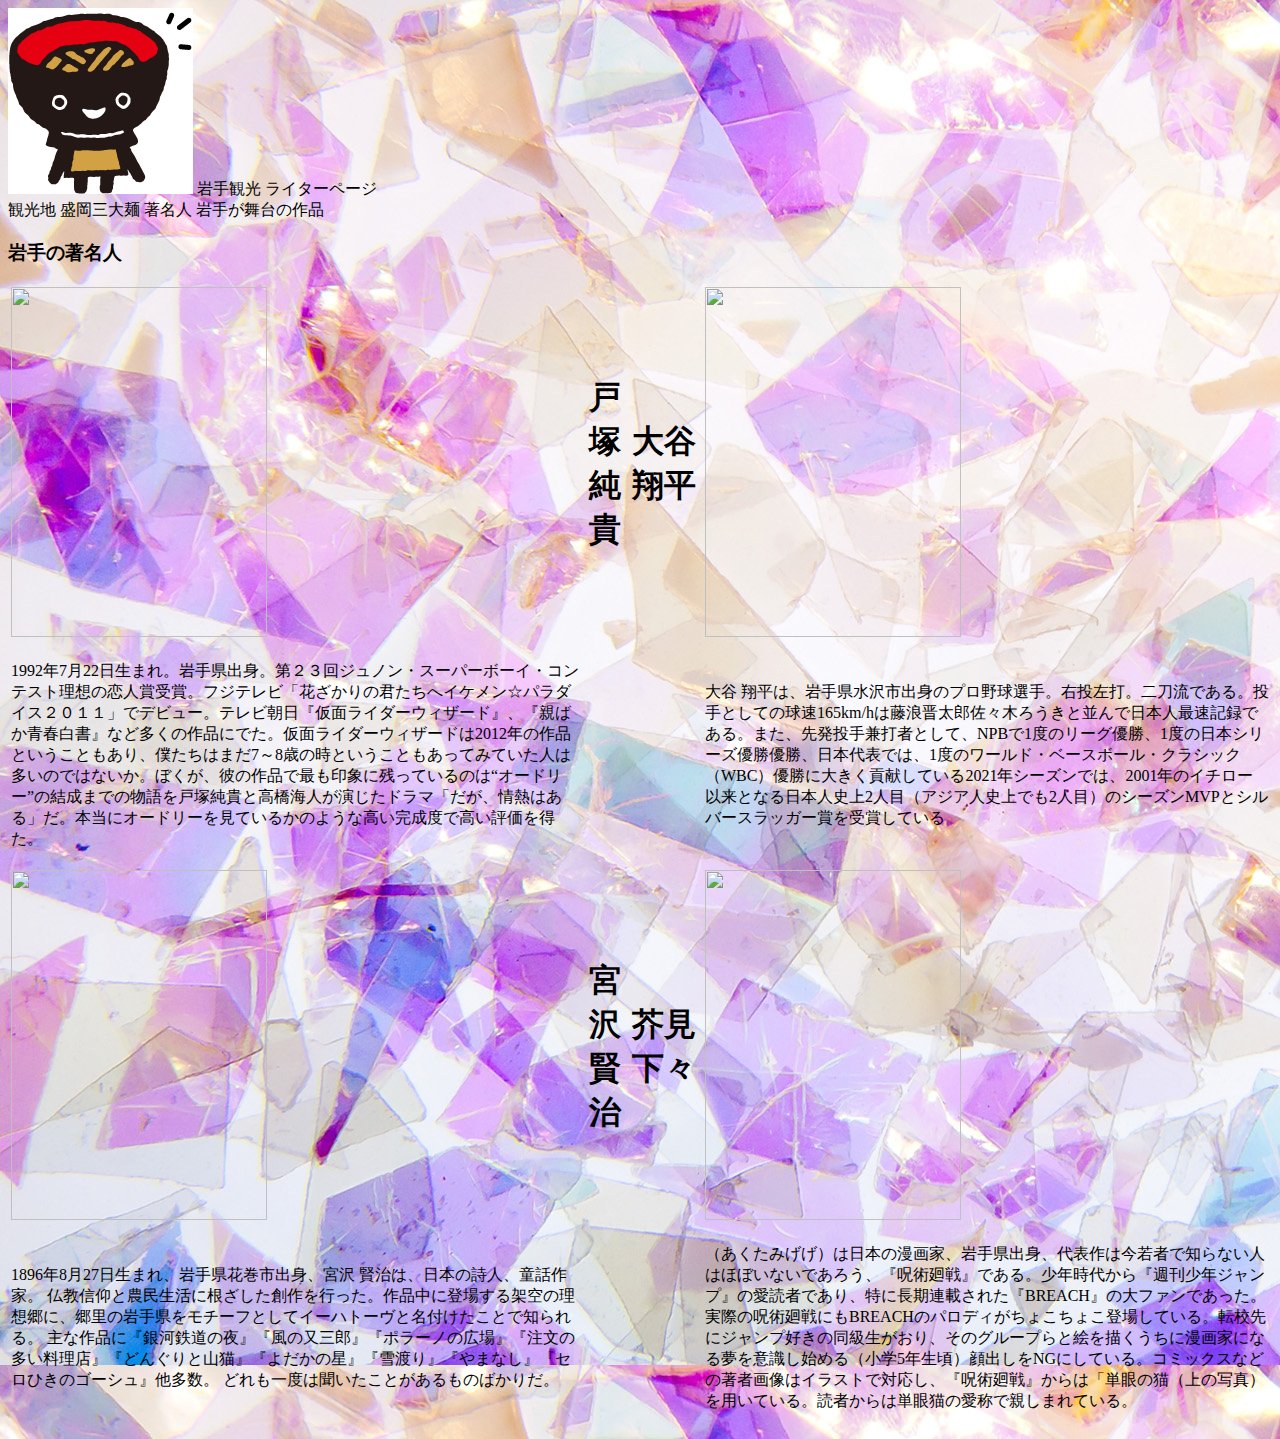
==== jinn.html @ 57aa1f16 "著名人ページの作成" ====
<!DOCTYPE html>
<html lang="en">

<head>
    <meta charset="UTF-8">
    <meta name="viewport" content="width=device-width, initial-scale=1.0">
    <link rel="icon" href="img/favicon (1).ico">
    <link rel="preconnect" href="https://fonts.googleapis.com">
    <link rel="stylesheet" href="index-style.css">
    <title>岩手観光</title>
</head>

<body>
    <header>
        <div class="head">
            <div class="titlea">
                <img class="titleimg" src="img/わんこ兄弟.png" alt="わんこ兄弟">
                <a class="kanko" href="index.html">岩手観光</a>
                <a class="raiter" href="index.html">ライターページ</a>
            </div>
            <div class="titleb">
                <a class="kankoti" href="kankoti.html">観光地</a>
                <a class="men" href="men.html">盛岡三大麺</a>
                <a class="cyomei" href="jinn.html">著名人</a>
                <a class="movie" href="movie.html">岩手が舞台の作品</a>
            </div>
        </div>
    </header>
    <h3>岩手の著名人</h3>
    <table border="0">
        <tr class="jyunnki">
            <td><img src="img/ダウンロード (4).jpg" width="256" height="350">

            </td>
            <td>
                <h1 class="yoko">戸塚純貴</h1>
            </td>
            <td>
                <h1 class="yoko">大谷翔平</h1>
            </td>
            <td><img src="img/83f9fc3173e2153a0041dee284a057c5_1.jpg" width="256" height="350">
            </td>
        </tr>
        <tr>
            <td class="setumei">
                <p>1992年7月22日生まれ。岩手県出身。第２３回ジュノン・スーパーボーイ・コンテスト理想の恋人賞受賞。フジテレビ「花ざかりの君たちへイケメン☆パラダイス２０１１」でデビュー。テレビ朝日『仮面ライダーウィザード』、『親ばか青春白書』など多くの作品にでた。仮面ライダーウィザードは2012年の作品ということもあり、僕たちはまだ7～8歳の時ということもあってみていた人は多いのではないか。ぼくが、彼の作品で最も印象に残っているのは“オードリー”の結成までの物語を戸塚純貴と高橋海人が演じたドラマ「だが、情熱はある」だ。本当にオードリーを見ているかのような高い完成度で高い評価を得た。
                </p>
            </td>
            <td></td>
            <td></td>
            <td class="setumei">
                <p> 大谷
                    翔平は、岩手県水沢市出身のプロ野球選手。右投左打。二刀流である。投手としての球速165km/hは藤浪晋太郎佐々木ろうきと並んで日本人最速記録である。また、先発投手兼打者として、NPBで1度のリーグ優勝、1度の日本シリーズ優勝優勝、日本代表では、1度のワールド・ベースボール・クラシック（WBC）優勝に大きく貢献している2021年シーズンでは、2001年のイチロー以来となる日本人史上2人目（アジア人史上でも2人目）のシーズンMVPとシルバースラッガー賞を受賞している
                </p>
            </td>
        </tr>
        <tr>
            <td><img src="img/81306024019053.jpg" width="256" height="350">

            </td>
            <td>
                <h1 class="yoko">宮沢賢治</h1>
            </td>
            <td>
                <h1 class="yoko">芥見下々</h1>
            </td>
            <td><img src="img/3807e37c-6cb5-4c97-9d82-c0f677b668dd.webp" width="256" height="350">
            </td>
        </tr>
        <tr>
            <td class="setumei">
                <p>1896年8月27日生まれ、岩手県花巻市出身、宮沢 賢治は、日本の詩人、童話作家。
                    仏教信仰と農民生活に根ざした創作を行った。作品中に登場する架空の理想郷に、郷里の岩手県をモチーフとしてイーハトーヴと名付けたことで知られる。
                    主な作品に『銀河鉄道の夜』『風の又三郎』『ポラーノの広場』『注文の多い料理店』『どんぐりと山猫』『よだかの星』『雪渡り』『やまなし』『セロひきのゴーシュ』他多数。
                    どれも一度は聞いたことがあるものばかりだ。</p>
            </td>
            <td></td>
            <td></td>
            <td class="setumei">
                <p>（あくたみげげ）は日本の漫画家、岩手県出身、代表作は今若者で知らない人はほぼいないであろう、『呪術廻戦』である。少年時代から『週刊少年ジャンプ』の愛読者であり、特に長期連載された『BREACH』の大ファンであった。実際の呪術廻戦にもBREACHのパロディがちょこちょこ登場している。転校先にジャンプ好きの同級生がおり、そのグループらと絵を描くうちに漫画家になる夢を意識し始める（小学5年生頃）顔出しをNGにしている。コミックスなどの著者画像はイラストで対応し、『呪術廻戦』からは「単眼の猫（上の写真）を用いている。読者からは単眼猫の愛称で親しまれている。
                </p>
            </td>
        </tr>
    </table>

</body>

</html>
---- index-style.css ----
body{
    background-image: url(img/index背景.png);
    font-family: 'Noto Serif JP', serif;
}

.indexcarousel{
    width: 1000px;
    margin: 100px auto;
}

.writersyoukai{
   color: rgba(0, 0, 0, 1);
   background: rgba(173, 255, 0, 1);
   font-size: 32px;
   text-align: center;
   line-height: 74px;
   width: 30%;
}

.writersyoukai2{
    width: 1000px;
    height: 74px;
    margin: 100px auto;
}

.flex{
    display: flex;
    justify-content:space-evenly;
    margin-top: 50px;
    margin-bottom: 100px;
}

.writer-box{
    width: 300px;
    height: 300px;
    padding-top: 30px;
    text-align: center;
}

.white{
    background-color: #ffffff;
}

.gray{
    background-color: #D1D7DD;
}

.writer-img{
    width: 230px;
    height: 190px;
}

.name{
    font-size: 32px;
}

a{
    text-decoration: none;
    color: black;
}
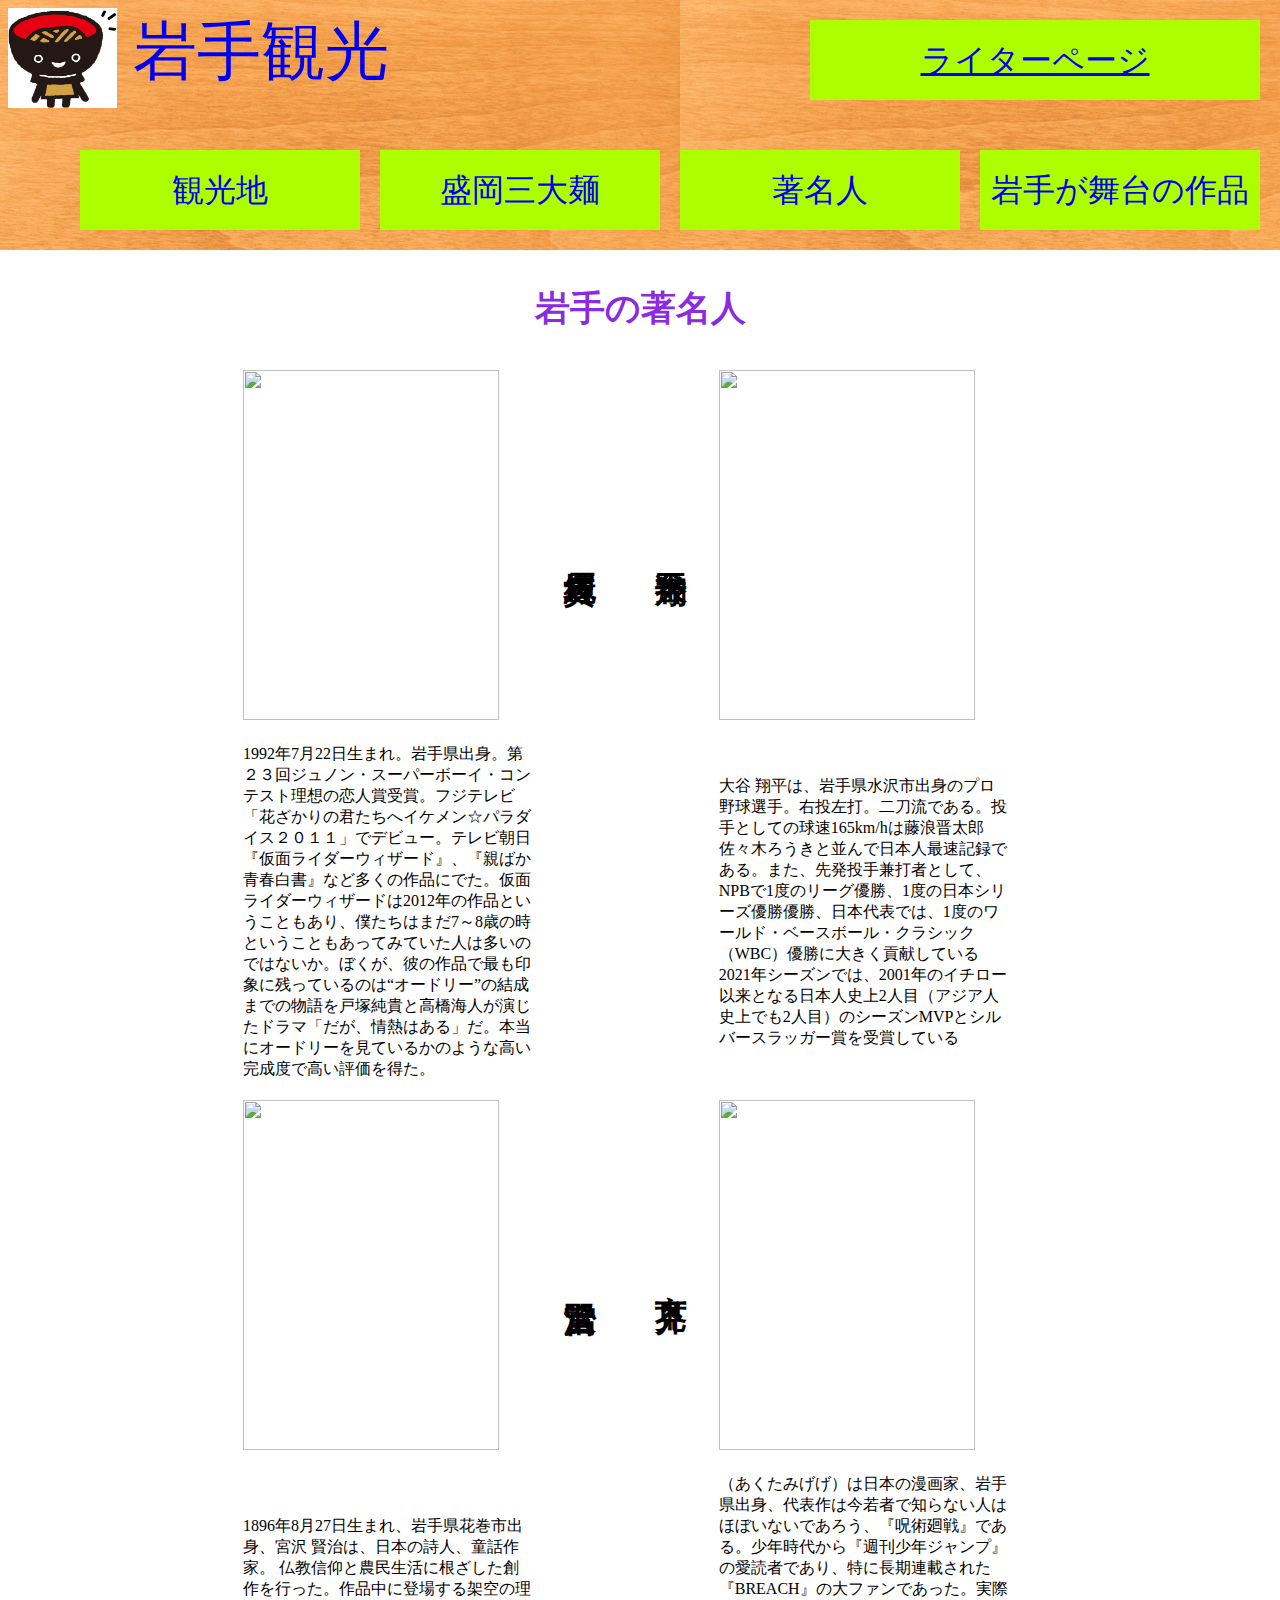
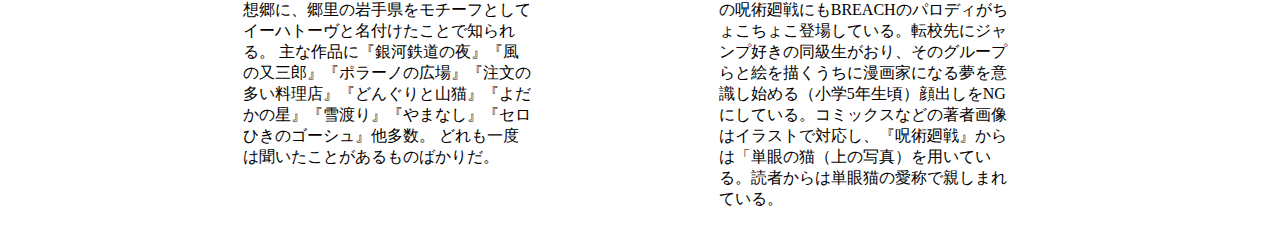
==== commit d286ad8e: "リンク先の変更" ====
--- a/jinn.html
+++ b/jinn.html
@@ -6,7 +6,8 @@
     <meta name="viewport" content="width=device-width, initial-scale=1.0">
     <link rel="icon" href="img/favicon (1).ico">
     <link rel="preconnect" href="https://fonts.googleapis.com">
-    <link rel="stylesheet" href="index-style.css">
+    <link rel="stylesheet" href="jinn-style.css">
+    <link rel="stylesheet" href="all-style.css">
     <title>岩手観光</title>
 </head>
 
--- a/jinn-style.css
+++ b/jinn-style.css
@@ -0,0 +1,119 @@
+@charset "usf-8";
+.titlea{
+    display: flex;
+}
+
+.titleb{
+    display: flex;
+}
+
+.head{
+    background-image: url(img/ヘッダー背景.jpg);
+    width: 1280px;
+    height: 250px;
+}
+
+.titleimg{
+    width: 109px;
+    height: 100px;
+    padding: 8px;
+}
+
+.kanko{
+    width: 320px;
+    height: 80px;
+    font-size: 64px;
+    padding: 8px;
+}
+
+.raiter{
+    width: 450px;
+    height: 80px;
+    left: 810px;
+    top: 20px;
+    background-color: #adff00;
+    position: absolute;
+
+    font-size: 32px;
+    line-height: 80px;
+    text-align: center;
+}
+
+.kankoti{
+    position: absolute;
+    left: 80px;
+    top: 150px;
+    width: 280px;
+    height: 80px;
+    background-color: #adff00;
+
+    font-size: 32px;
+    line-height: 80px;
+    text-align: center;
+}
+
+.men{
+    position: absolute;
+    left: 380px;
+    top: 150px;
+    width: 280px;
+    height: 80px;
+    background-color: #adff00;
+
+    font-size: 32px;
+    line-height: 80px;
+    text-align: center;
+}
+
+.cyomei{
+    position: absolute;
+    left: 680px;
+    top: 150px;
+    width: 280px;
+    height: 80px;
+    background-color: #adff00;
+
+    font-size: 32px;
+    line-height: 80px;
+    text-align: center;
+}
+
+.movie{
+    position: absolute;
+    left: 980px;
+    top: 150px;
+    width: 280px;
+    height: 80px;
+    background-color: #adff00;
+
+    font-size: 32px;
+    line-height: 80px;
+    text-align: center;
+}
+body{
+    font-family: Noto Serif JP;
+}
+td{
+    /*width: 300%;*/
+}
+.yoko{
+    -ms-writing-mode: tb-rl;
+    writing-mode: vertical-rl;
+}
+p{
+    width: 290px;
+}
+.setumei{
+    margin: auto;
+}
+.jyunnki{
+    margin-left: 300px;
+}
+h3{
+    text-align: center;
+    font-size: 35px;
+    color: blueviolet;
+}
+table{
+    margin-left: 240px;
+}--- a/all-style.css
+++ b/all-style.css
@@ -0,0 +1,103 @@
+.titlea{
+    display: flex;
+}
+
+.titleb{
+    display: flex;
+}
+
+.head{
+    background-image: url(img/ヘッダー背景.jpg);
+    width: 1280px;
+    height: 250px;    
+}
+
+.titleimg{
+    width: 109px;
+    height: 100px;
+    padding: 8px;
+}
+
+.kanko{
+    width: 320px;
+    height: 80px;
+    font-size: 64px;
+    padding: 8px;
+    text-decoration: none;
+}
+
+.writer{
+    width: 450px;
+    height: 80px;
+    left: 810px;
+    top: 20px;
+    background-color: #adff00;
+    position: absolute;
+
+    font-size: 32px;
+    line-height: 80px;
+    text-align: center;
+    text-decoration: none;
+}
+
+.kankoti{
+    position: absolute;
+    left: 80px;
+    top: 150px;
+    width: 280px;
+    height: 80px;
+    background-color: #adff00;
+
+    font-size: 32px;
+    line-height: 80px;
+    text-align: center;
+    text-decoration: none;
+}
+
+.men{
+    position: absolute;
+    left: 380px;
+    top: 150px;
+    width: 280px;
+    height: 80px;
+    background-color: #adff00;
+
+    font-size: 32px;
+    line-height: 80px;
+    text-align: center;
+    text-decoration: none;
+}
+
+.cyomei{
+    position: absolute;
+    left: 680px;
+    top: 150px;
+    width: 280px;
+    height: 80px;
+    background-color: #adff00;
+
+    font-size: 32px;
+    line-height: 80px;
+    text-align: center;
+    text-decoration: none;
+}
+
+.movie{
+    position: absolute;
+    left: 980px;
+    top: 150px;
+    width: 280px;
+    height: 80px;
+    background-color: #adff00;
+
+    font-size: 32px;
+    line-height: 80px;
+    text-align: center;
+    text-decoration: none;
+}
+
+body{
+    margin: 0px;
+    font-family: 'Noto Serif JP', serif;
+}
+
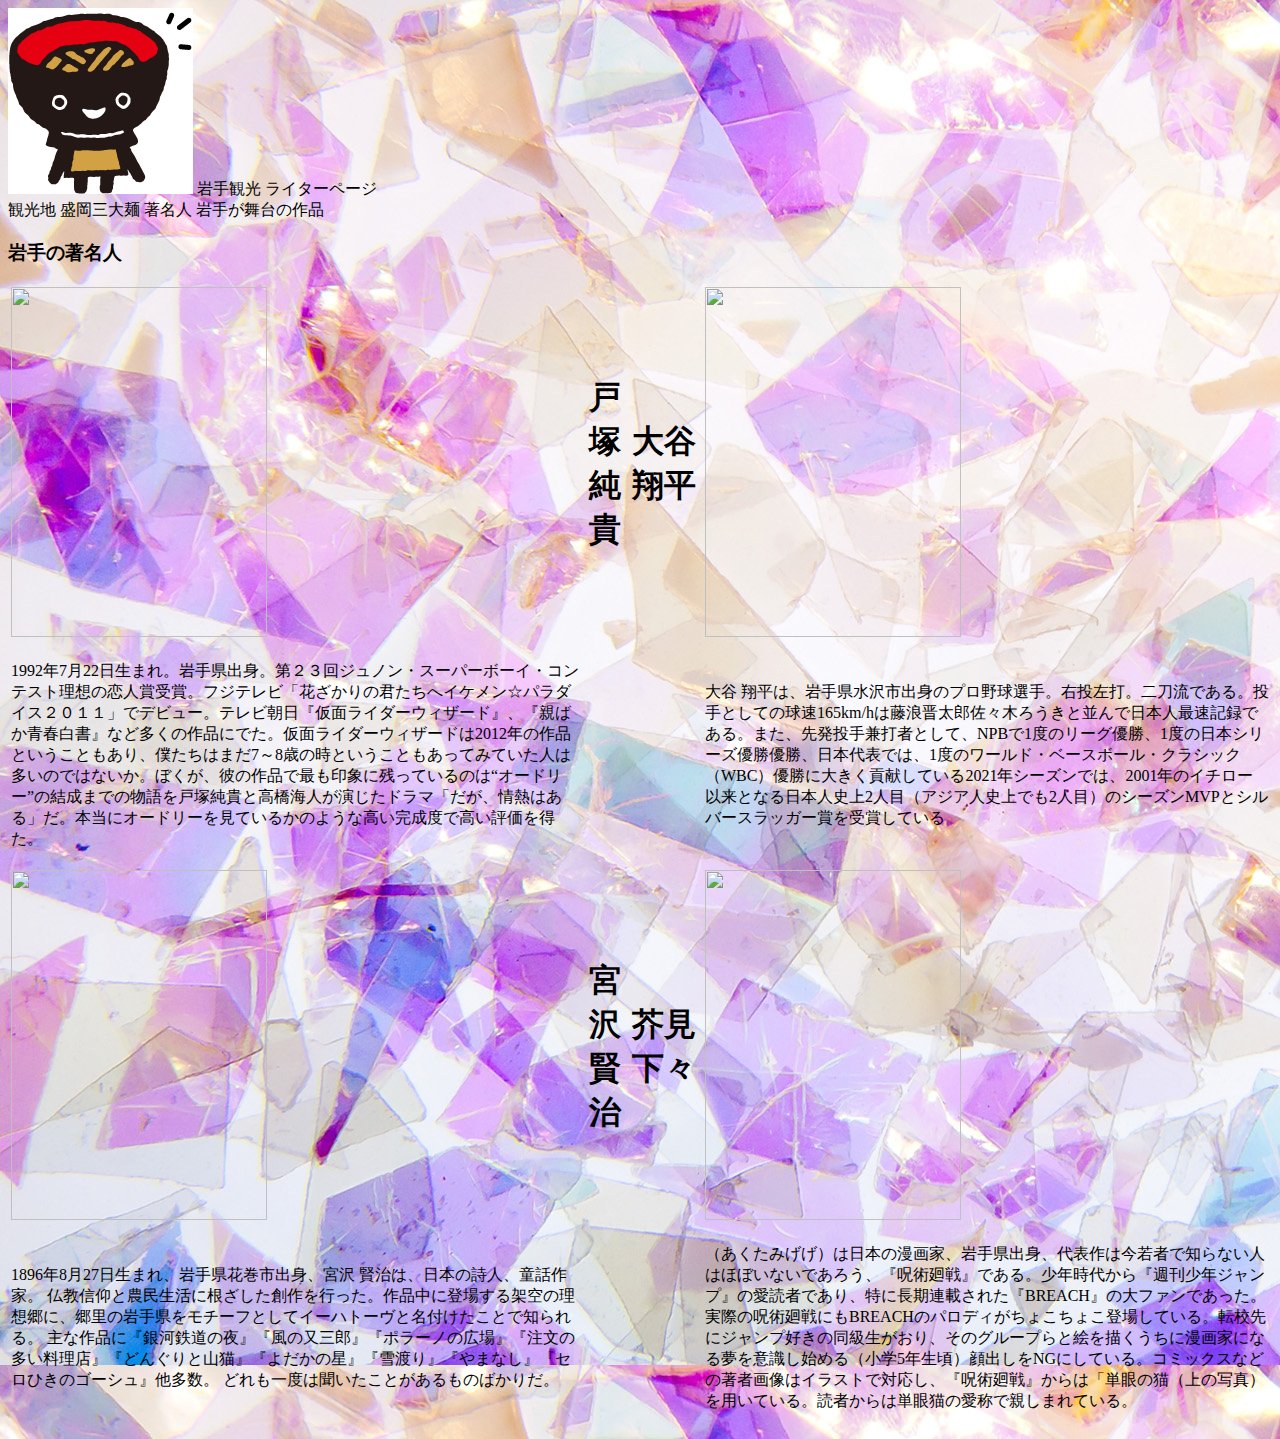
==== commit 7bf0f154: "パスの修正" ====
--- a/jinn.html
+++ b/jinn.html
@@ -6,8 +6,7 @@
     <meta name="viewport" content="width=device-width, initial-scale=1.0">
     <link rel="icon" href="img/favicon (1).ico">
     <link rel="preconnect" href="https://fonts.googleapis.com">
-    <link rel="stylesheet" href="jinn-style.css">
-    <link rel="stylesheet" href="all-style.css">
+    <link rel="stylesheet" href="index-style.css">
     <title>岩手観光</title>
 </head>
 
@@ -17,10 +16,10 @@
             <div class="titlea">
                 <img class="titleimg" src="img/わんこ兄弟.png" alt="わんこ兄弟">
                 <a class="kanko" href="index.html">岩手観光</a>
-                <a class="raiter" href="index.html">ライターページ</a>
+                <a class="writer" href="index.html#writer">ライターページ</a>
             </div>
             <div class="titleb">
-                <a class="kankoti" href="kankoti.html">観光地</a>
+                <a class="kankoti" href="tourist-spot.html">観光地</a>
                 <a class="men" href="men.html">盛岡三大麺</a>
                 <a class="cyomei" href="jinn.html">著名人</a>
                 <a class="movie" href="movie.html">岩手が舞台の作品</a>
--- a/index-style.css
+++ b/index-style.css
@@ -0,0 +1,62 @@
+body{
+    background-image: url(img/index背景.png);
+    font-family: 'Noto Serif JP', serif;
+}
+
+.indexcarousel{
+    width: 1000px;
+    margin: 100px auto;
+}
+
+.writersyoukai{
+   color: rgba(0, 0, 0, 1);
+   background: rgba(173, 255, 0, 1);
+   font-size: 32px;
+   text-align: center;
+   line-height: 74px;
+   width: 30%;
+}
+
+.writersyoukai2{
+    width: 1000px;
+    height: 74px;
+    margin: 100px auto;
+}
+
+.flex{
+    display: flex;
+    justify-content:space-evenly;
+    margin-top: 50px;
+    margin-bottom: 100px;
+}
+
+.writer-box{
+    width: 300px;
+    height: 300px;
+    padding-top: 30px;
+    text-align: center;
+}
+
+.white{
+    background-color: #ffffff;
+}
+
+.gray{
+    background-color: #D1D7DD;
+}
+
+.writer-img{
+    width: 230px;
+    height: 190px;
+}
+
+.name{
+    font-size: 32px;
+}
+
+a{
+    text-decoration: none;
+    color: black;
+}
+
+  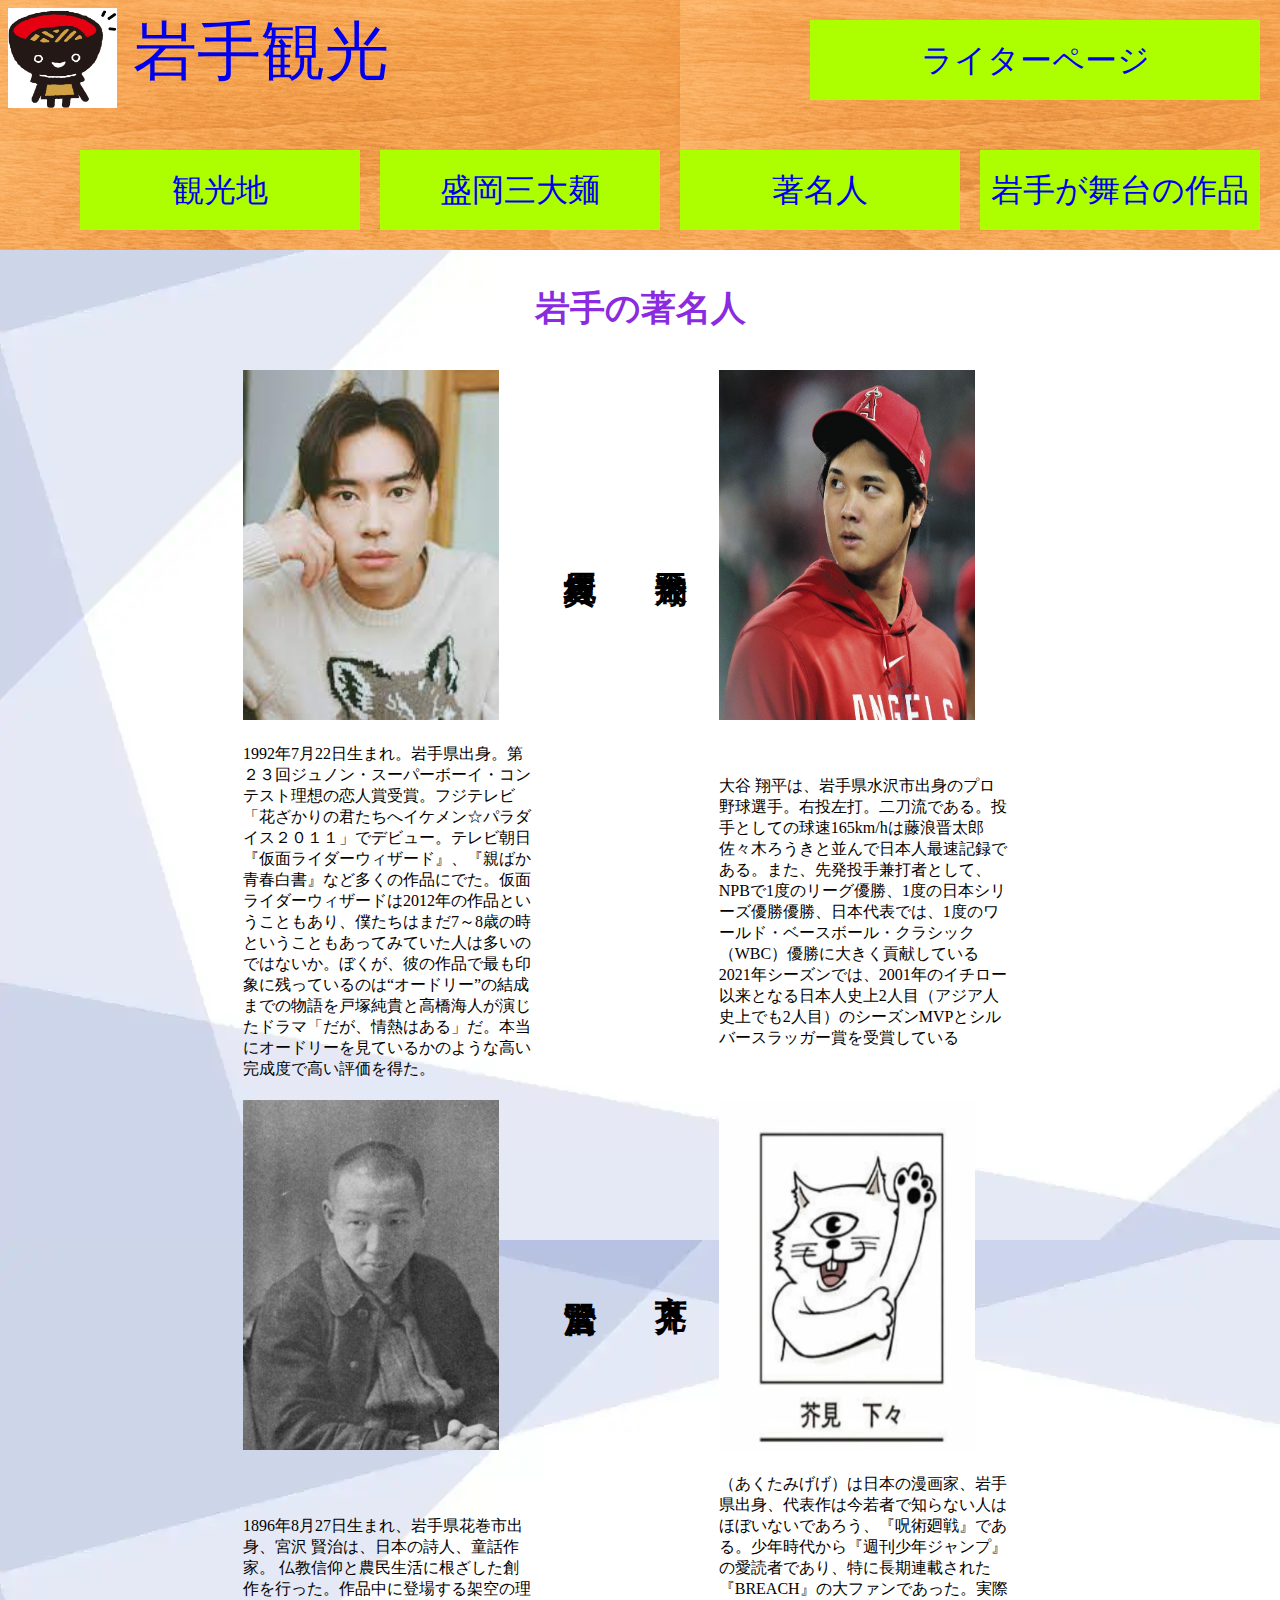
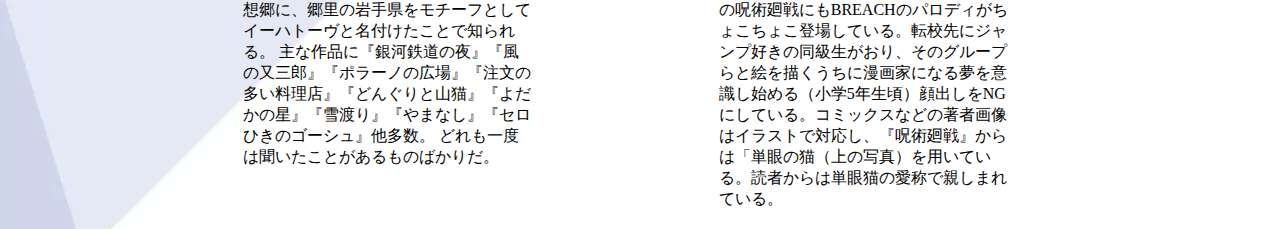
==== commit 187600e7: "全体の調整" ====
--- a/jinn.html
+++ b/jinn.html
@@ -4,10 +4,11 @@
 <head>
     <meta charset="UTF-8">
     <meta name="viewport" content="width=device-width, initial-scale=1.0">
-    <link rel="icon" href="img/favicon (1).ico">
+    <link rel="icon" href="img/favicon.ico">
     <link rel="preconnect" href="https://fonts.googleapis.com">
-    <link rel="stylesheet" href="index-style.css">
-    <title>岩手観光</title>
+    <link rel="stylesheet" href="jinn-style.css">
+    <link rel="stylesheet" href="all-style.css">
+    <title>岩手の著名人</title>
 </head>
 
 <body>
@@ -29,7 +30,7 @@
     <h3>岩手の著名人</h3>
     <table border="0">
         <tr class="jyunnki">
-            <td><img src="img/ダウンロード (4).jpg" width="256" height="350">
+            <td><img src="img/戸塚純貴.jpg" width="256" height="350">
 
             </td>
             <td>
@@ -38,7 +39,7 @@
             <td>
                 <h1 class="yoko">大谷翔平</h1>
             </td>
-            <td><img src="img/83f9fc3173e2153a0041dee284a057c5_1.jpg" width="256" height="350">
+            <td><img src="img/大谷翔平.jpg" width="256" height="350">
             </td>
         </tr>
         <tr>
@@ -55,7 +56,7 @@
             </td>
         </tr>
         <tr>
-            <td><img src="img/81306024019053.jpg" width="256" height="350">
+            <td><img src="img/宮沢賢治.jpg" width="256" height="350">
 
             </td>
             <td>
@@ -64,7 +65,7 @@
             <td>
                 <h1 class="yoko">芥見下々</h1>
             </td>
-            <td><img src="img/3807e37c-6cb5-4c97-9d82-c0f677b668dd.webp" width="256" height="350">
+            <td><img src="img/芥見下々.webp" width="256" height="350">
             </td>
         </tr>
         <tr>
--- a/jinn-style.css
+++ b/jinn-style.css
@@ -0,0 +1,120 @@
+@charset "usf-8";
+.titlea{
+    display: flex;
+}
+
+.titleb{
+    display: flex;
+}
+
+.head{
+    background-image: url(img/ヘッダー背景.jpg);
+    width: 1280px;
+    height: 250px;
+}
+
+.titleimg{
+    width: 109px;
+    height: 100px;
+    padding: 8px;
+}
+
+.kanko{
+    width: 320px;
+    height: 80px;
+    font-size: 64px;
+    padding: 8px;
+}
+
+.raiter{
+    width: 450px;
+    height: 80px;
+    left: 810px;
+    top: 20px;
+    background-color: #adff00;
+    position: absolute;
+
+    font-size: 32px;
+    line-height: 80px;
+    text-align: center;
+}
+
+.kankoti{
+    position: absolute;
+    left: 80px;
+    top: 150px;
+    width: 280px;
+    height: 80px;
+    background-color: #adff00;
+
+    font-size: 32px;
+    line-height: 80px;
+    text-align: center;
+}
+
+.men{
+    position: absolute;
+    left: 380px;
+    top: 150px;
+    width: 280px;
+    height: 80px;
+    background-color: #adff00;
+
+    font-size: 32px;
+    line-height: 80px;
+    text-align: center;
+}
+
+.cyomei{
+    position: absolute;
+    left: 680px;
+    top: 150px;
+    width: 280px;
+    height: 80px;
+    background-color: #adff00;
+
+    font-size: 32px;
+    line-height: 80px;
+    text-align: center;
+}
+
+.movie{
+    position: absolute;
+    left: 980px;
+    top: 150px;
+    width: 280px;
+    height: 80px;
+    background-color: #adff00;
+
+    font-size: 32px;
+    line-height: 80px;
+    text-align: center;
+}
+body{
+    font-family: Noto Serif JP;
+    background-image: url(img/background137.webp);
+}
+td{
+    /*width: 300%;*/
+}
+.yoko{
+    -ms-writing-mode: tb-rl;
+    writing-mode: vertical-rl;
+}
+p{
+    width: 290px;
+}
+.setumei{
+    margin: auto;
+}
+.jyunnki{
+    margin-left: 300px;
+}
+h3{
+    text-align: center;
+    font-size: 35px;
+    color: blueviolet;
+}
+table{
+    margin-left: 240px;
+}--- a/all-style.css
+++ b/all-style.css
@@ -0,0 +1,103 @@
+.titlea{
+    display: flex;
+}
+
+.titleb{
+    display: flex;
+}
+
+.head{
+    background-image: url(img/ヘッダー背景.jpg);
+    width: 1280px;
+    height: 250px;    
+}
+
+.titleimg{
+    width: 109px;
+    height: 100px;
+    padding: 8px;
+}
+
+.kanko{
+    width: 320px;
+    height: 80px;
+    font-size: 64px;
+    padding: 8px;
+    text-decoration: none;
+}
+
+.writer{
+    width: 450px;
+    height: 80px;
+    left: 810px;
+    top: 20px;
+    background-color: #adff00;
+    position: absolute;
+
+    font-size: 32px;
+    line-height: 80px;
+    text-align: center;
+    text-decoration: none;
+}
+
+.kankoti{
+    position: absolute;
+    left: 80px;
+    top: 150px;
+    width: 280px;
+    height: 80px;
+    background-color: #adff00;
+
+    font-size: 32px;
+    line-height: 80px;
+    text-align: center;
+    text-decoration: none;
+}
+
+.men{
+    position: absolute;
+    left: 380px;
+    top: 150px;
+    width: 280px;
+    height: 80px;
+    background-color: #adff00;
+
+    font-size: 32px;
+    line-height: 80px;
+    text-align: center;
+    text-decoration: none;
+}
+
+.cyomei{
+    position: absolute;
+    left: 680px;
+    top: 150px;
+    width: 280px;
+    height: 80px;
+    background-color: #adff00;
+
+    font-size: 32px;
+    line-height: 80px;
+    text-align: center;
+    text-decoration: none;
+}
+
+.movie{
+    position: absolute;
+    left: 980px;
+    top: 150px;
+    width: 280px;
+    height: 80px;
+    background-color: #adff00;
+
+    font-size: 32px;
+    line-height: 80px;
+    text-align: center;
+    text-decoration: none;
+}
+
+body{
+    margin: 0px;
+    font-family: 'Noto Serif JP', serif;
+}
+
